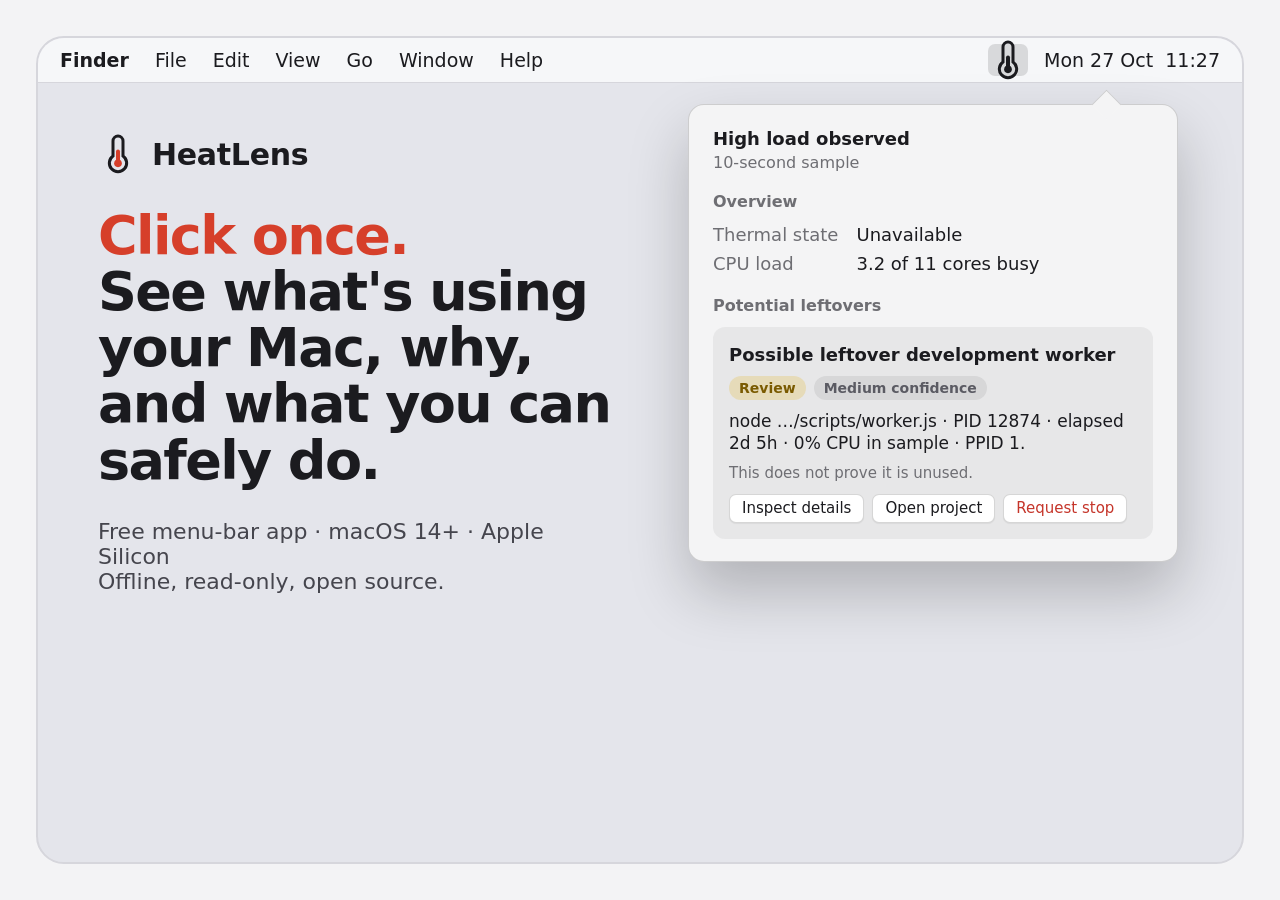
==== site/og.html @ 129a46bc "feat(site): landing page for Vercel (hero popover mock, safety, limits, FAQ, og image, CSP headers) " ====
<!doctype html>
<!-- Source for og.png (1200x630). Rendered locally with Playwright; not linked from the site
     and excluded from deployment by .vercelignore. Inline styles are fine here for that reason. -->
<html lang="en">
<head>
  <meta charset="utf-8">
  <title>HeatLens social card</title>
  <style>
    html, body { margin: 0; }
    body {
      width: 1200px; height: 630px; overflow: hidden;
      background: #f3f3f5; color: #1b1b1f;
      font-family: -apple-system, BlinkMacSystemFont, "SF Pro Text", "Helvetica Neue", system-ui, sans-serif;
      -webkit-font-smoothing: antialiased;
    }
    .desk {
      position: absolute; inset: 36px; border-radius: 28px;
      background: #e4e5eb; border: 2px solid #d6d6dc; overflow: hidden;
    }
    .menubar {
      height: 44px; display: flex; align-items: center; justify-content: space-between;
      padding: 0 22px; background: rgba(252,252,253,.8); border-bottom: 1.5px solid #d6d6dc;
      font-size: 19px;
    }
    .menubar .left span { margin-right: 26px; }
    .menubar .left .app { font-weight: 700; }
    .menubar .right { display: flex; align-items: center; gap: 16px; font-variant-numeric: tabular-nums; }
    .extra { width: 40px; height: 32px; border-radius: 7px; background: rgba(0,0,0,.12); display: flex; align-items: center; justify-content: center; }
    .copy { position: absolute; left: 60px; top: 96px; width: 520px; }
    .mark { width: 40px; height: 40px; }
    .brand { display: flex; align-items: center; gap: 14px; font-size: 30px; font-weight: 650; letter-spacing: -.01em; margin-bottom: 34px; }
    h1 { margin: 0; font-size: 54px; line-height: 1.04; letter-spacing: -.03em; font-weight: 650; }
    h1 .lead { display: block; color: #d63f2a; }
    .meta { margin-top: 30px; font-size: 22px; color: #45454d; }
    .popover {
      position: absolute; right: 64px; top: 66px; width: 440px;
      background: #f4f4f5; border: 1.5px solid rgba(0,0,0,.16); border-radius: 16px;
      box-shadow: 0 30px 60px rgba(0,0,0,.22); padding: 22px 24px; font-size: 18px; line-height: 1.3;
    }
    .popover::before {
      content: ""; position: absolute; top: -11px; right: 60px; width: 20px; height: 20px;
      background: #f4f4f5; border-left: 1.5px solid rgba(0,0,0,.16); border-top: 1.5px solid rgba(0,0,0,.16);
      transform: rotate(45deg);
    }
    .hl { font-weight: 700; }
    .sub { font-size: 16px; color: #6e6e73; margin: 3px 0 18px; }
    .title { font-size: 16px; font-weight: 600; color: #6e6e73; margin-bottom: 10px; }
    dl { display: grid; grid-template-columns: auto 1fr; column-gap: 18px; row-gap: 6px; margin: 0 0 20px; font-size: 18px; }
    dt { color: #6e6e73; } dd { margin: 0; }
    .card { background: rgba(0,0,0,.055); border-radius: 12px; padding: 16px; font-size: 17px; display: grid; gap: 10px; }
    .card .t { font-weight: 600; font-size: 18px; }
    .chips { display: flex; gap: 8px; }
    .chip { font-size: 14px; font-weight: 600; padding: 3px 10px; border-radius: 999px; }
    .chip.review { color: #7a5a00; background: rgba(226,178,20,.22); }
    .chip.info { color: #5b5b63; background: rgba(0,0,0,.07); }
    .cap { font-size: 15px; color: #6e6e73; }
    .btns { display: flex; gap: 8px; flex-wrap: wrap; }
    .btn { font-size: 15px; padding: 4px 12px; border-radius: 7px; background: #fff; border: 1px solid rgba(0,0,0,.16); box-shadow: 0 1px 1px rgba(0,0,0,.06); }
    .btn.red { color: #c5352a; }
  </style>
</head>
<body>
  <div class="desk">
    <div class="menubar">
      <div class="left"><span class="app">Finder</span><span>File</span><span>Edit</span><span>View</span><span>Go</span><span>Window</span><span>Help</span></div>
      <div class="right">
        <span class="extra"><svg class="mark" width="26" height="26" viewBox="0 0 24 24"><path d="M9 4.2a3 3 0 0 1 6 0v9a5.2 5.2 0 1 1-6 0z" fill="none" stroke="#1b1b1f" stroke-width="1.8"/><path d="M12 10.5v5.5" stroke="#1b1b1f" stroke-width="2.4" stroke-linecap="round"/><circle cx="12" cy="17.6" r="2.3" fill="#1b1b1f"/></svg></span>
        <span>Mon 27 Oct&nbsp;&nbsp;11:27</span>
      </div>
    </div>
    <div class="copy">
      <div class="brand"><svg class="mark" viewBox="0 0 24 24"><path d="M9 4.2a3 3 0 0 1 6 0v9a5.2 5.2 0 1 1-6 0z" fill="none" stroke="#1b1b1f" stroke-width="1.8"/><path d="M12 10.5v5.5" stroke="#d63f2a" stroke-width="2.4" stroke-linecap="round"/><circle cx="12" cy="17.6" r="2.3" fill="#d63f2a"/></svg>HeatLens</div>
      <h1><span class="lead">Click once.</span>See what's using your Mac, why, and what you can safely do.</h1>
      <p class="meta">Free menu-bar app · macOS 14+ · Apple Silicon<br>Offline, read-only, open source.</p>
    </div>
    <div class="popover">
      <div class="hl">High load observed</div>
      <div class="sub">10-second sample</div>
      <div class="title">Overview</div>
      <dl>
        <dt>Thermal state</dt><dd>Unavailable</dd>
        <dt>CPU load</dt><dd>3.2 of 11 cores busy</dd>
      </dl>
      <div class="title">Potential leftovers</div>
      <div class="card">
        <div class="t">Possible leftover development worker</div>
        <div class="chips"><span class="chip review">Review</span><span class="chip info">Medium confidence</span></div>
        <div>node …/scripts/worker.js · PID 12874 · elapsed 2d 5h · 0% CPU in sample · PPID 1.</div>
        <div class="cap">This does not prove it is unused.</div>
        <div class="btns"><span class="btn">Inspect details</span><span class="btn">Open project</span><span class="btn red">Request stop</span></div>
      </div>
    </div>
  </div>
</body>
</html>
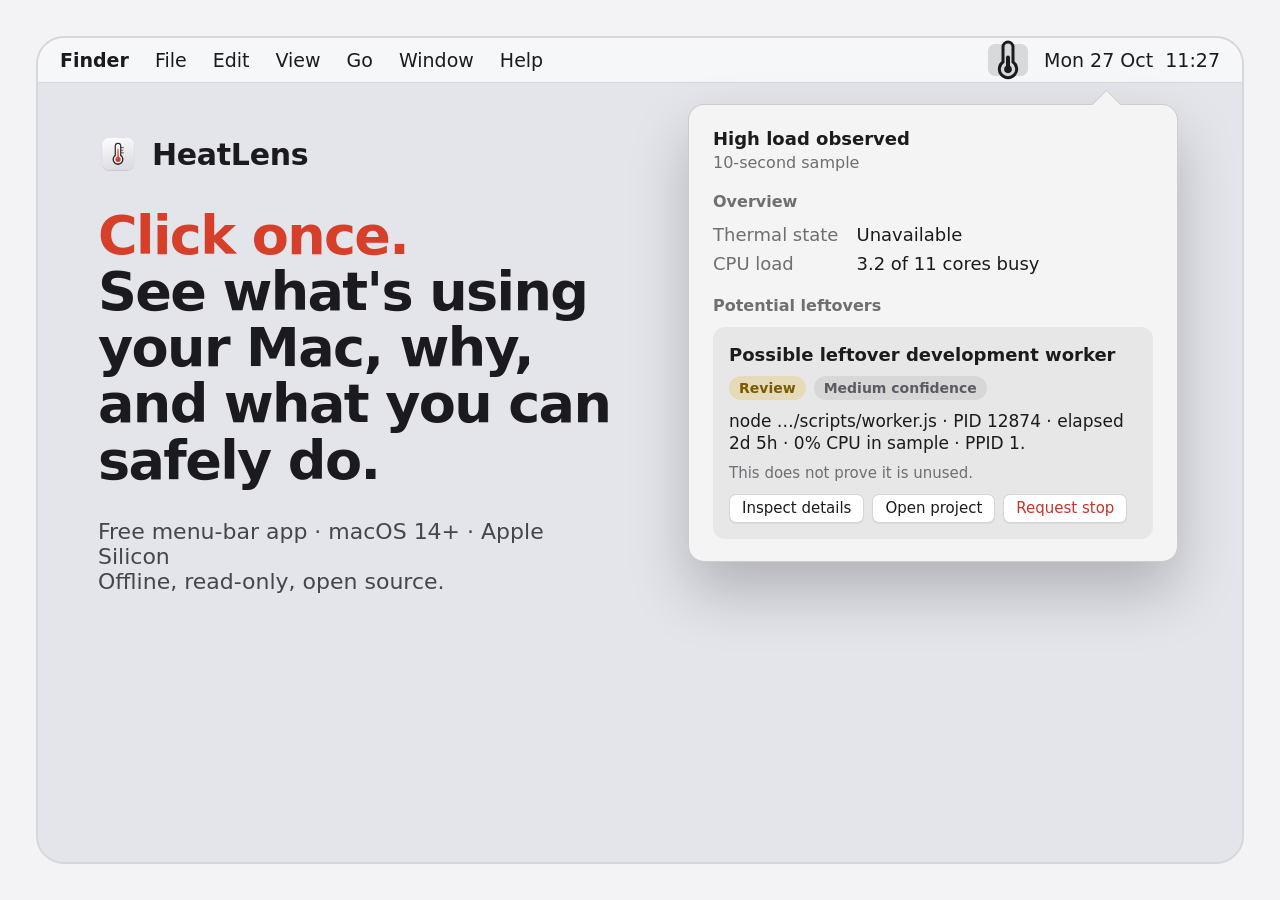
==== commit f0c197a6: "feat(site): use the app icon for header, favicon, touch icon, download band and og image Co-Authored" ====
--- a/site/og.html
+++ b/site/og.html
@@ -69,7 +69,7 @@
       </div>
     </div>
     <div class="copy">
-      <div class="brand"><svg class="mark" viewBox="0 0 24 24"><path d="M9 4.2a3 3 0 0 1 6 0v9a5.2 5.2 0 1 1-6 0z" fill="none" stroke="#1b1b1f" stroke-width="1.8"/><path d="M12 10.5v5.5" stroke="#d63f2a" stroke-width="2.4" stroke-linecap="round"/><circle cx="12" cy="17.6" r="2.3" fill="#d63f2a"/></svg>HeatLens</div>
+      <div class="brand"><img src="icon-128.png" width="40" height="40" alt="">HeatLens</div>
       <h1><span class="lead">Click once.</span>See what's using your Mac, why, and what you can safely do.</h1>
       <p class="meta">Free menu-bar app · macOS 14+ · Apple Silicon<br>Offline, read-only, open source.</p>
     </div>
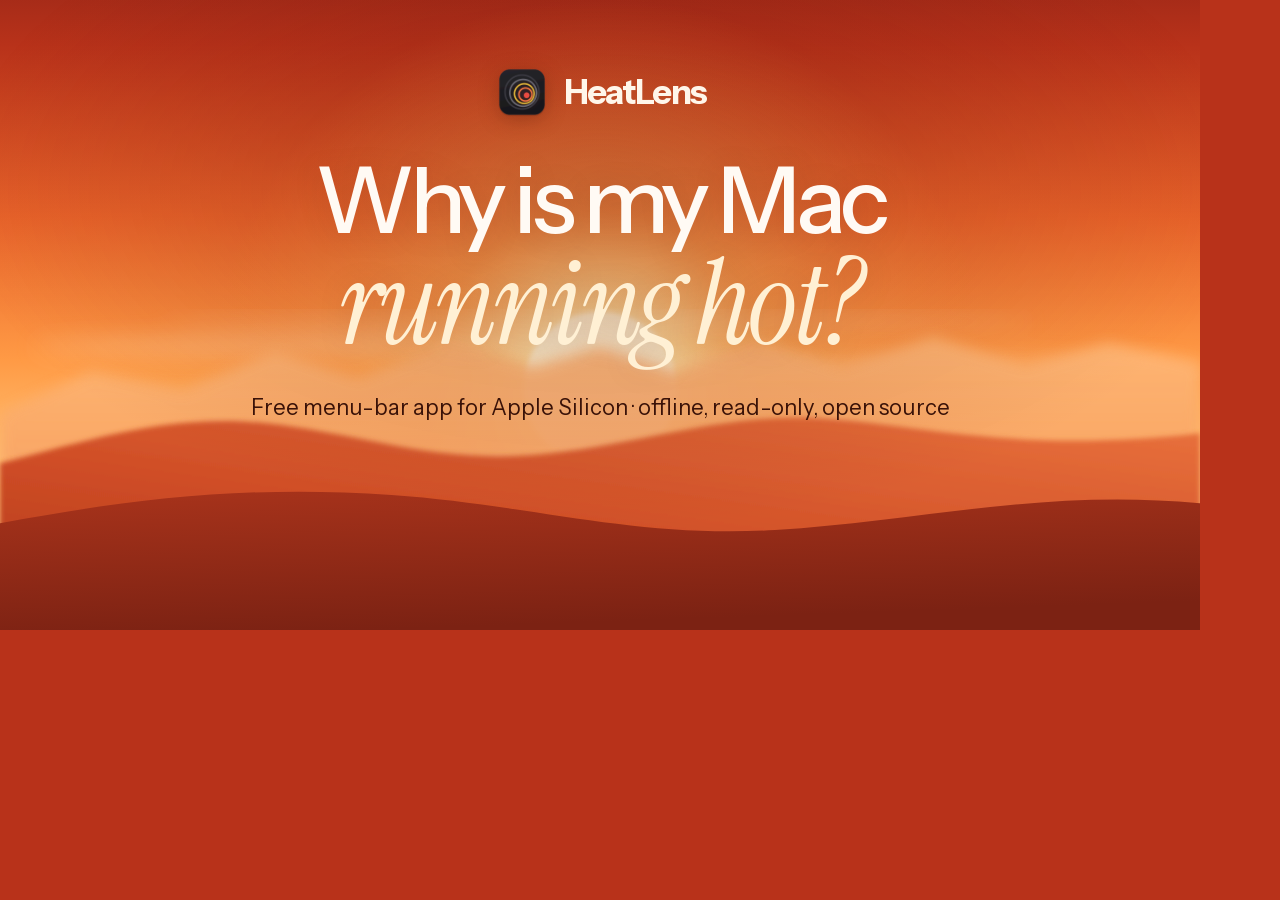
==== commit a4835bbd: "feat(site,app): heat-palette landing page in the CrewTower style, concentric-ring logo, live menu-ba" ====
--- a/site/og.html
+++ b/site/og.html
@@ -6,90 +6,77 @@
   <meta charset="utf-8">
   <title>HeatLens social card</title>
   <style>
+    @font-face { font-family: "Instrument Sans"; font-weight: 400 700; src: url(fonts/instrument-sans-latin.woff2) format("woff2"); }
+    @font-face { font-family: "Instrument Serif"; font-style: italic; src: url(fonts/instrument-serif-italic-latin.woff2) format("woff2"); }
     html, body { margin: 0; }
     body {
-      width: 1200px; height: 630px; overflow: hidden;
-      background: #f3f3f5; color: #1b1b1f;
-      font-family: -apple-system, BlinkMacSystemFont, "SF Pro Text", "Helvetica Neue", system-ui, sans-serif;
-      -webkit-font-smoothing: antialiased;
+      position: relative; width: 1200px; height: 630px; overflow: hidden;
+      background: #b8321a; color: #fffaf4;
+      font-family: "Instrument Sans", system-ui, sans-serif; -webkit-font-smoothing: antialiased;
     }
-    .desk {
-      position: absolute; inset: 36px; border-radius: 28px;
-      background: #e4e5eb; border: 2px solid #d6d6dc; overflow: hidden;
-    }
-    .menubar {
-      height: 44px; display: flex; align-items: center; justify-content: space-between;
-      padding: 0 22px; background: rgba(252,252,253,.8); border-bottom: 1.5px solid #d6d6dc;
-      font-size: 19px;
-    }
-    .menubar .left span { margin-right: 26px; }
-    .menubar .left .app { font-weight: 700; }
-    .menubar .right { display: flex; align-items: center; gap: 16px; font-variant-numeric: tabular-nums; }
-    .extra { width: 40px; height: 32px; border-radius: 7px; background: rgba(0,0,0,.12); display: flex; align-items: center; justify-content: center; }
-    .copy { position: absolute; left: 60px; top: 96px; width: 520px; }
-    .mark { width: 40px; height: 40px; }
-    .brand { display: flex; align-items: center; gap: 14px; font-size: 30px; font-weight: 650; letter-spacing: -.01em; margin-bottom: 34px; }
-    h1 { margin: 0; font-size: 54px; line-height: 1.04; letter-spacing: -.03em; font-weight: 650; }
-    h1 .lead { display: block; color: #d63f2a; }
-    .meta { margin-top: 30px; font-size: 22px; color: #45454d; }
-    .popover {
-      position: absolute; right: 64px; top: 66px; width: 440px;
-      background: #f4f4f5; border: 1.5px solid rgba(0,0,0,.16); border-radius: 16px;
-      box-shadow: 0 30px 60px rgba(0,0,0,.22); padding: 22px 24px; font-size: 18px; line-height: 1.3;
-    }
-    .popover::before {
-      content: ""; position: absolute; top: -11px; right: 60px; width: 20px; height: 20px;
-      background: #f4f4f5; border-left: 1.5px solid rgba(0,0,0,.16); border-top: 1.5px solid rgba(0,0,0,.16);
-      transform: rotate(45deg);
-    }
-    .hl { font-weight: 700; }
-    .sub { font-size: 16px; color: #6e6e73; margin: 3px 0 18px; }
-    .title { font-size: 16px; font-weight: 600; color: #6e6e73; margin-bottom: 10px; }
-    dl { display: grid; grid-template-columns: auto 1fr; column-gap: 18px; row-gap: 6px; margin: 0 0 20px; font-size: 18px; }
-    dt { color: #6e6e73; } dd { margin: 0; }
-    .card { background: rgba(0,0,0,.055); border-radius: 12px; padding: 16px; font-size: 17px; display: grid; gap: 10px; }
-    .card .t { font-weight: 600; font-size: 18px; }
-    .chips { display: flex; gap: 8px; }
-    .chip { font-size: 14px; font-weight: 600; padding: 3px 10px; border-radius: 999px; }
-    .chip.review { color: #7a5a00; background: rgba(226,178,20,.22); }
-    .chip.info { color: #5b5b63; background: rgba(0,0,0,.07); }
-    .cap { font-size: 15px; color: #6e6e73; }
-    .btns { display: flex; gap: 8px; flex-wrap: wrap; }
-    .btn { font-size: 15px; padding: 4px 12px; border-radius: 7px; background: #fff; border: 1px solid rgba(0,0,0,.16); box-shadow: 0 1px 1px rgba(0,0,0,.06); }
-    .btn.red { color: #c5352a; }
+    .hero-scene { position: absolute; inset: 0; width: 100%; height: 100%; }
+    .shade { position: absolute; inset: 0; background: radial-gradient(ellipse 60% 60% at 50% 30%, #5a0f0840, transparent 90%); }
+    .copy { position: relative; text-align: center; padding-top: 64px; }
+    .brand { display: inline-flex; align-items: center; gap: 14px; font-size: 34px; font-weight: 700; letter-spacing: -.05em; color: #fff6ea; margin-bottom: 34px; }
+    .brand img { width: 56px; height: 56px; filter: drop-shadow(0 4px 10px #4a0f0450); }
+    h1 { margin: 0; font-size: 92px; font-weight: 500; line-height: 1; letter-spacing: -.06em; text-shadow: 0 3px 32px #5a0f0822; }
+    h1 em { display: block; font-family: "Instrument Serif", serif; font-weight: 400; font-size: 1.28em; letter-spacing: -.03em; color: #fff0d4; }
+    .meta { margin-top: 30px; font-size: 22px; color: #3a1208; }
   </style>
 </head>
 <body>
-  <div class="desk">
-    <div class="menubar">
-      <div class="left"><span class="app">Finder</span><span>File</span><span>Edit</span><span>View</span><span>Go</span><span>Window</span><span>Help</span></div>
-      <div class="right">
-        <span class="extra"><svg class="mark" width="26" height="26" viewBox="0 0 24 24"><path d="M9 4.2a3 3 0 0 1 6 0v9a5.2 5.2 0 1 1-6 0z" fill="none" stroke="#1b1b1f" stroke-width="1.8"/><path d="M12 10.5v5.5" stroke="#1b1b1f" stroke-width="2.4" stroke-linecap="round"/><circle cx="12" cy="17.6" r="2.3" fill="#1b1b1f"/></svg></span>
-        <span>Mon 27 Oct&nbsp;&nbsp;11:27</span>
-      </div>
-    </div>
-    <div class="copy">
-      <div class="brand"><img src="icon-128.png" width="40" height="40" alt="">HeatLens</div>
-      <h1><span class="lead">Click once.</span>See what's using your Mac, why, and what you can safely do.</h1>
-      <p class="meta">Free menu-bar app · macOS 14+ · Apple Silicon<br>Offline, read-only, open source.</p>
-    </div>
-    <div class="popover">
-      <div class="hl">High load observed</div>
-      <div class="sub">10-second sample</div>
-      <div class="title">Overview</div>
-      <dl>
-        <dt>Thermal state</dt><dd>Unavailable</dd>
-        <dt>CPU load</dt><dd>3.2 of 11 cores busy</dd>
-      </dl>
-      <div class="title">Potential leftovers</div>
-      <div class="card">
-        <div class="t">Possible leftover development worker</div>
-        <div class="chips"><span class="chip review">Review</span><span class="chip info">Medium confidence</span></div>
-        <div>node …/scripts/worker.js · PID 12874 · elapsed 2d 5h · 0% CPU in sample · PPID 1.</div>
-        <div class="cap">This does not prove it is unused.</div>
-        <div class="btns"><span class="btn">Inspect details</span><span class="btn">Open project</span><span class="btn red">Request stop</span></div>
-      </div>
-    </div>
+  <svg class="hero-scene" viewBox="0 0 1440 900" preserveAspectRatio="xMidYMax slice" aria-hidden="true" focusable="false">
+        <defs>
+          <linearGradient id="sky" x1="0" y1="0" x2="0" y2="1">
+            <stop offset="0" stop-color="#7a1a14"/>
+            <stop offset=".22" stop-color="#b8321a"/>
+            <stop offset=".45" stop-color="#e8632a"/>
+            <stop offset=".64" stop-color="#ff9a45"/>
+            <stop offset=".8" stop-color="#ffcb7d"/>
+            <stop offset="1" stop-color="#ffe7bd"/>
+          </linearGradient>
+          <radialGradient id="sun" cx=".5" cy=".5" r=".5">
+            <stop offset="0" stop-color="#fff6d6"/>
+            <stop offset=".18" stop-color="#ffe3a0" stop-opacity=".95"/>
+            <stop offset=".45" stop-color="#ffb35c" stop-opacity=".55"/>
+            <stop offset="1" stop-color="#ff8a3d" stop-opacity="0"/>
+          </radialGradient>
+          <linearGradient id="far" x1="0" y1="0" x2="0" y2="1">
+            <stop offset="0" stop-color="#ffb978"/>
+            <stop offset="1" stop-color="#f0874b"/>
+          </linearGradient>
+          <linearGradient id="mid" x1="1" y1="0" x2=".2" y2="1">
+            <stop offset="0" stop-color="#e9723d"/>
+            <stop offset=".6" stop-color="#cf4d26"/>
+            <stop offset="1" stop-color="#b53a1d"/>
+          </linearGradient>
+          <linearGradient id="near" x1="0" y1="0" x2=".3" y2="1">
+            <stop offset="0" stop-color="#a8331b"/>
+            <stop offset="1" stop-color="#7c2213"/>
+          </linearGradient>
+          <filter id="soft"><feGaussianBlur stdDeviation="8"/></filter>
+          <filter id="softer"><feGaussianBlur stdDeviation="3"/></filter>
+          <filter id="haze"><feGaussianBlur stdDeviation="14"/></filter>
+        </defs>
+        <rect width="1440" height="900" fill="url(#sky)"/>
+        <g class="sun">
+          <circle cx="720" cy="610" r="470" fill="url(#sun)"/>
+          <circle cx="720" cy="610" r="92" fill="#fff4d2" opacity=".9" filter="url(#softer)"/>
+        </g>
+        <g class="shimmer" filter="url(#haze)" fill="#fff3d9">
+          <ellipse cx="420" cy="560" rx="380" ry="10" opacity=".35"/>
+          <ellipse cx="1040" cy="585" rx="420" ry="9" opacity=".3"/>
+          <ellipse cx="720" cy="530" rx="520" ry="7" opacity=".25"/>
+        </g>
+        <path fill="url(#far)" opacity=".9" filter="url(#soft)" d="M0 640 110 590 220 612 330 566 430 598 540 556 640 584 720 560 810 590 910 552 1010 586 1120 548 1230 584 1330 556 1440 580V900H0z"/>
+        <path fill="url(#mid)" filter="url(#softer)" d="M0 700C120 668 210 640 320 652S520 700 640 690 860 640 980 646 1220 690 1440 664V900H0z"/>
+        <path fill="url(#near)" d="M0 772C160 742 300 726 470 738S760 790 930 780 1250 730 1440 748V900H0z"/>
+      </svg>
+  <div class="shade"></div>
+  <div class="copy">
+    <div class="brand"><img src="icon-128.png" alt="">HeatLens</div>
+    <h1>Why is my Mac<em>running hot?</em></h1>
+    <p class="meta">Free menu-bar app for Apple Silicon · offline, read-only, open source</p>
   </div>
 </body>
 </html>
